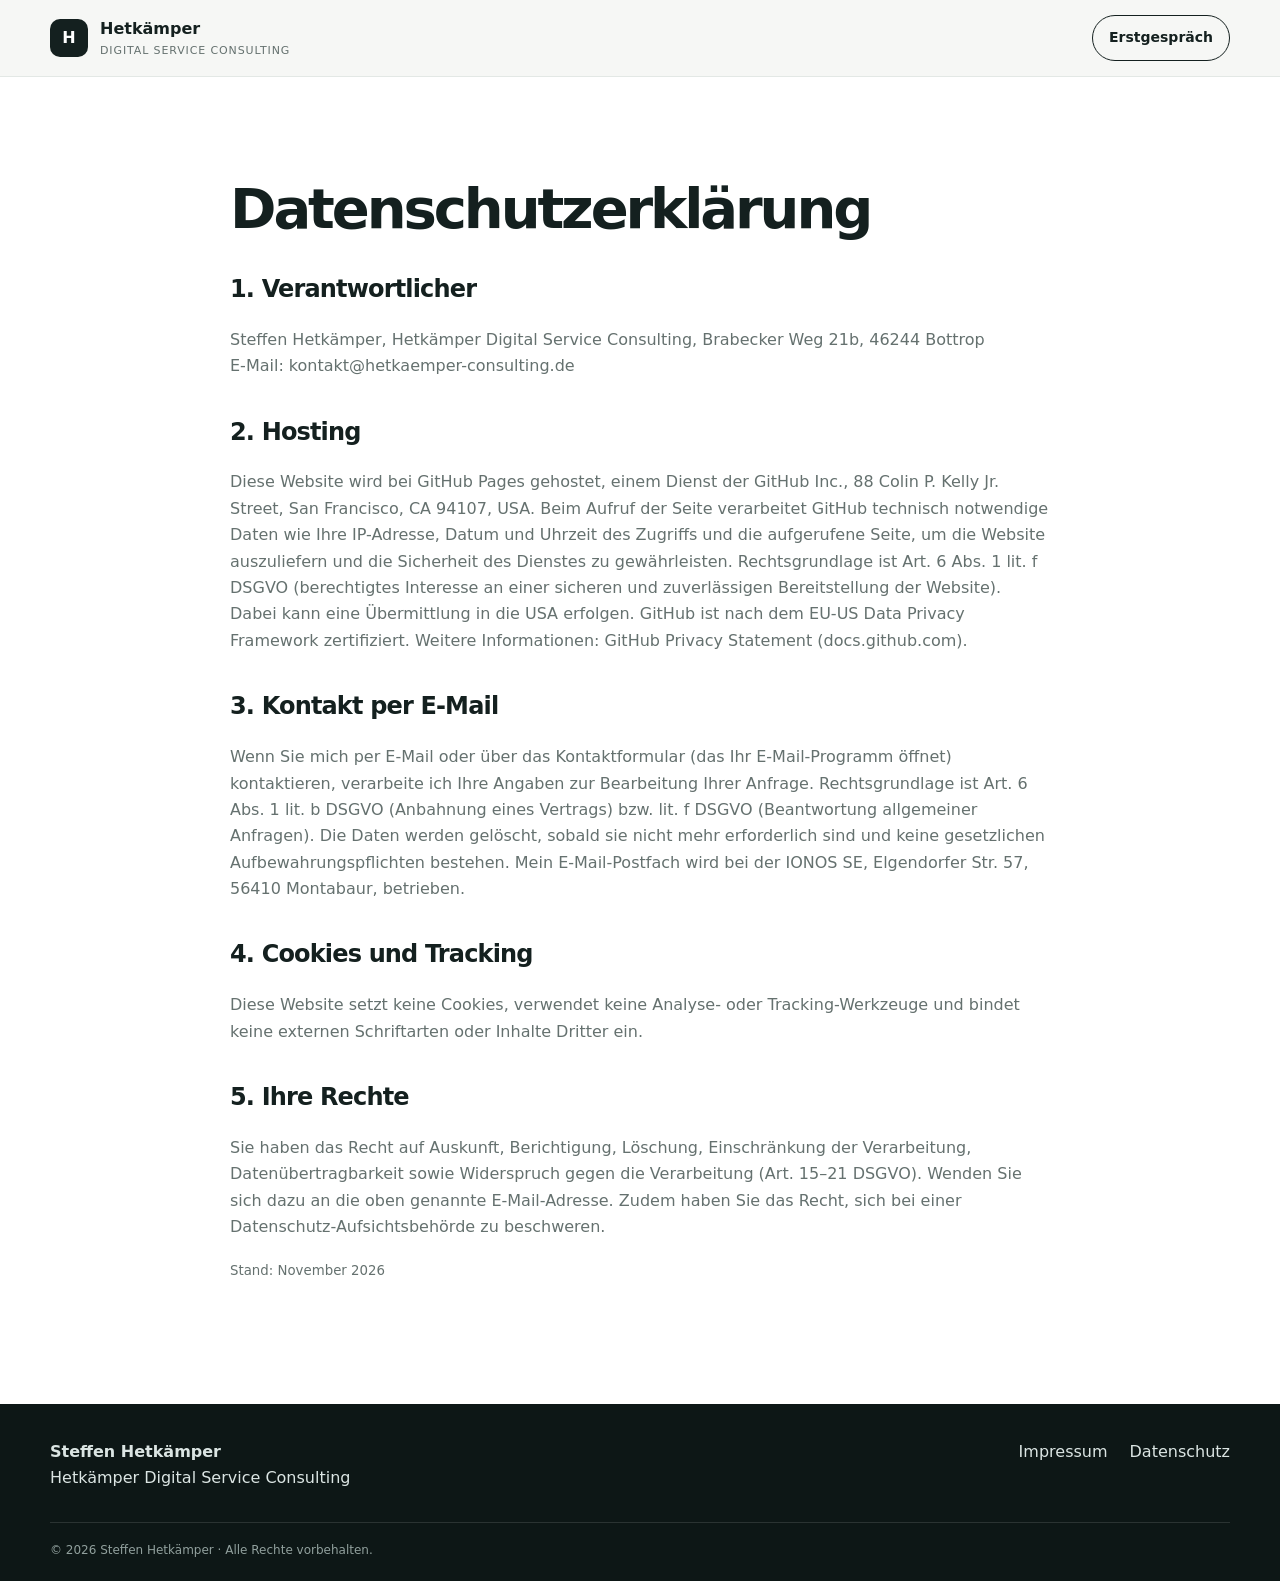
==== datenschutz.html @ c4fd87de "Create datenschutz.html" ====
<!doctype html>
<html lang="de">
<head>
  <meta charset="utf-8">
  <meta name="viewport" content="width=device-width, initial-scale=1">
  <meta name="robots" content="noindex">
  <title>Datenschutzerklärung | Hetkämper Digital Service Consulting</title>
  <link rel="stylesheet" href="style.css">
  <style>.legal{background:#fff}.legal .container{max-width:820px}.legal h2{font-size:24px;margin-top:40px}.legal p,.legal li{color:var(--muted)}</style>
</head>
<body>
<header class="site-header">
  <div class="container nav">
    <a class="brand" href="index.html" aria-label="Startseite">
      <span class="brand-mark">H</span>
      <span><strong>Hetkämper</strong><small>Digital Service Consulting</small></span>
    </a>
    <nav aria-label="Hauptnavigation"><a href="index.html#kontakt" class="nav-cta">Erstgespräch</a></nav>
  </div>
</header>
<main class="section legal"><div class="container">
<h1 style="font-size:clamp(36px,5vw,56px)">Datenschutzerklärung</h1>
<h2>1. Verantwortlicher</h2>
<p>Steffen Hetkämper, Hetkämper Digital Service Consulting, Brabecker Weg 21b, 46244 Bottrop<br>
E-Mail: <a href="mailto:kontakt@hetkaemper-consulting.de">kontakt@hetkaemper-consulting.de</a></p>
<h2>2. Hosting</h2>
<p>Diese Website wird bei GitHub Pages gehostet, einem Dienst der GitHub Inc., 88 Colin P. Kelly Jr. Street, San Francisco, CA 94107, USA. Beim Aufruf der Seite verarbeitet GitHub technisch notwendige Daten wie Ihre IP-Adresse, Datum und Uhrzeit des Zugriffs und die aufgerufene Seite, um die Website auszuliefern und die Sicherheit des Dienstes zu gewährleisten. Rechtsgrundlage ist Art. 6 Abs. 1 lit. f DSGVO (berechtigtes Interesse an einer sicheren und zuverlässigen Bereitstellung der Website). Dabei kann eine Übermittlung in die USA erfolgen. GitHub ist nach dem EU-US Data Privacy Framework zertifiziert. Weitere Informationen: GitHub Privacy Statement (docs.github.com).</p>
<h2>3. Kontakt per E-Mail</h2>
<p>Wenn Sie mich per E-Mail oder über das Kontaktformular (das Ihr E-Mail-Programm öffnet) kontaktieren, verarbeite ich Ihre Angaben zur Bearbeitung Ihrer Anfrage. Rechtsgrundlage ist Art. 6 Abs. 1 lit. b DSGVO (Anbahnung eines Vertrags) bzw. lit. f DSGVO (Beantwortung allgemeiner Anfragen). Die Daten werden gelöscht, sobald sie nicht mehr erforderlich sind und keine gesetzlichen Aufbewahrungspflichten bestehen. Mein E-Mail-Postfach wird bei der IONOS SE, Elgendorfer Str. 57, 56410 Montabaur, betrieben.</p>
<h2>4. Cookies und Tracking</h2>
<p>Diese Website setzt keine Cookies, verwendet keine Analyse- oder Tracking-Werkzeuge und bindet keine externen Schriftarten oder Inhalte Dritter ein.</p>
<h2>5. Ihre Rechte</h2>
<p>Sie haben das Recht auf Auskunft, Berichtigung, Löschung, Einschränkung der Verarbeitung, Datenübertragbarkeit sowie Widerspruch gegen die Verarbeitung (Art. 15–21 DSGVO). Wenden Sie sich dazu an die oben genannte E-Mail-Adresse. Zudem haben Sie das Recht, sich bei einer Datenschutz-Aufsichtsbehörde zu beschweren.</p>
<p><small>Stand: November 2026</small></p>
</div></main>
<footer class="footer">
  <div class="container footer-grid">
    <div><strong>Steffen Hetkämper</strong><br>Hetkämper Digital Service Consulting</div>
    <div><a href="impressum.html">Impressum</a><a href="datenschutz.html">Datenschutz</a></div>
  </div>
  <div class="container copyright">© 2026 Steffen Hetkämper · Alle Rechte vorbehalten.</div>
</footer>
</body>
</html>
---- style.css ----
:root{
  --bg:#f6f7f5; --surface:#fff; --ink:#14201f; --muted:#65716f;
  --accent:#0f5c57; --accent2:#dcebe8; --line:#dfe5e2; --max:1180px;
}
*{box-sizing:border-box} html{scroll-behavior:smooth}
body{margin:0;font-family:Inter,ui-sans-serif,system-ui,-apple-system,BlinkMacSystemFont,"Segoe UI",sans-serif;color:var(--ink);background:var(--bg);line-height:1.65}
a{color:inherit;text-decoration:none} .container{width:min(calc(100% - 40px),var(--max));margin:auto}
.site-header{position:sticky;top:0;z-index:10;background:rgba(246,247,245,.92);backdrop-filter:blur(14px);border-bottom:1px solid rgba(223,229,226,.8)}
.nav{height:76px;display:flex;align-items:center;justify-content:space-between;gap:24px}
.brand{display:flex;align-items:center;gap:12px}.brand-mark{display:grid;place-items:center;width:38px;height:38px;border-radius:10px;background:var(--ink);color:#fff;font-weight:800}.brand small{display:block;color:var(--muted);font-size:11px;letter-spacing:.08em;text-transform:uppercase}
nav{display:flex;align-items:center;gap:28px;font-size:14px;font-weight:650}nav a:hover{color:var(--accent)}.nav-cta{padding:10px 16px;border:1px solid var(--ink);border-radius:999px}
.hero{padding:92px 0 90px;background:radial-gradient(circle at 80% 20%,#e3efec 0,transparent 38%),var(--bg)}
.hero-grid{display:grid;grid-template-columns:1.25fr .75fr;gap:70px;align-items:center}
.eyebrow{margin:0 0 16px;color:var(--accent);font-size:12px;font-weight:800;letter-spacing:.15em}
h1{font-size:clamp(46px,7vw,82px);line-height:.98;letter-spacing:-.055em;margin:0 0 24px}h1 span{color:var(--accent)}
h2{font-size:clamp(32px,4vw,50px);line-height:1.08;letter-spacing:-.035em;margin:0 0 24px}h3{line-height:1.2}
.lead{font-size:24px;font-weight:750;margin:0 0 16px}.hero-copy,.copy p{font-size:17px;color:var(--muted);max-width:680px}
.actions{display:flex;gap:12px;flex-wrap:wrap;margin-top:30px}.button{display:inline-flex;align-items:center;justify-content:center;border:0;cursor:pointer;font:inherit;font-weight:750;padding:14px 20px;border-radius:999px}.primary{background:var(--ink);color:#fff}.primary:hover{background:var(--accent)}.secondary{border:1px solid var(--line);background:#fff}
.hero-card{background:var(--ink);color:#fff;border-radius:28px;padding:34px;box-shadow:0 24px 60px rgba(20,32,31,.15)}.card-kicker{font-size:11px;letter-spacing:.15em;color:#b7c8c5;font-weight:800}.hero-card h2{font-size:32px;margin-top:18px}.metric{border-top:1px solid rgba(255,255,255,.18);padding:16px 0;display:flex;align-items:baseline;gap:12px}.metric b{font-size:30px}.metric span{color:#c9d3d1}
.section{padding:105px 0}.intro{background:#fff}.two-col{display:grid;grid-template-columns:1fr 1fr;gap:80px}.copy{padding-top:4px}.copy p{margin-top:0;margin-bottom:20px}
.services{background:var(--bg)}.service-grid{display:grid;grid-template-columns:repeat(3,1fr);gap:16px;margin-top:42px}.service-card{background:#fff;border:1px solid var(--line);border-radius:22px;padding:28px;min-height:250px;transition:.2s}.service-card:hover{transform:translateY(-4px);box-shadow:0 18px 45px rgba(20,32,31,.08)}.service-card span{color:var(--accent);font-weight:800}.service-card h3{font-size:22px}.service-card p,.audience-grid p,.steps p{color:var(--muted)}
.about{background:var(--ink);color:#fff}.about .eyebrow{color:#9dd0c9}.about-panel{padding-right:20px}.quote{font-size:25px;line-height:1.35;color:#d5e2df;margin-top:35px}.checklist{list-style:none;padding:0;margin:0}.checklist li{padding:13px 0;border-bottom:1px solid rgba(255,255,255,.14);color:#dbe5e3}.checklist li:before{content:"✓";color:#9dd0c9;margin-right:12px;font-weight:800}
.audiences{background:#fff}.audience-grid{display:grid;grid-template-columns:repeat(4,1fr);gap:16px;margin-top:42px}.audience-grid>div{padding:26px;border-top:3px solid var(--accent);background:var(--bg)}
.process{background:var(--bg)}.steps{display:grid;grid-template-columns:repeat(4,1fr);gap:16px;margin-top:42px}.steps>div{padding:26px;background:#fff;border:1px solid var(--line);border-radius:18px}.steps b{font-size:30px;color:var(--accent)}
.contact{background:var(--accent2)}.contact-grid{display:grid;grid-template-columns:1fr 1fr;gap:80px}.contact-links{display:flex;flex-direction:column;gap:8px;margin-top:28px;font-weight:750}.contact-links a:hover{color:var(--accent)}
.contact-form{background:#fff;padding:30px;border-radius:24px;border:1px solid var(--line)}label{display:block;font-weight:700;font-size:14px;margin-bottom:16px}input,textarea{display:block;width:100%;margin-top:7px;border:1px solid var(--line);border-radius:10px;padding:13px;font:inherit;background:#fff}textarea{resize:vertical}.contact-form small{display:block;color:var(--muted);margin-top:14px}
.footer{background:#0d1716;color:#dbe5e3;padding:35px 0 20px}.footer-grid{display:flex;justify-content:space-between;gap:20px}.footer-grid div:last-child{display:flex;gap:22px}.footer a:hover{color:#fff}.copyright{margin-top:30px;padding-top:18px;border-top:1px solid rgba(255,255,255,.12);font-size:12px;color:#91a09d}
@media(max-width:900px){nav a:not(.nav-cta){display:none}.hero-grid,.two-col,.contact-grid{grid-template-columns:1fr;gap:42px}.service-grid{grid-template-columns:1fr 1fr}.audience-grid,.steps{grid-template-columns:1fr 1fr}}
@media(max-width:620px){.container{width:min(calc(100% - 28px),var(--max))}.nav{height:68px}.brand small{display:none}.hero{padding:64px 0}.section{padding:75px 0}.service-grid,.audience-grid,.steps{grid-template-columns:1fr}h1{font-size:52px}.footer-grid{flex-direction:column}.footer-grid div:last-child{flex-direction:column;gap:8px}}
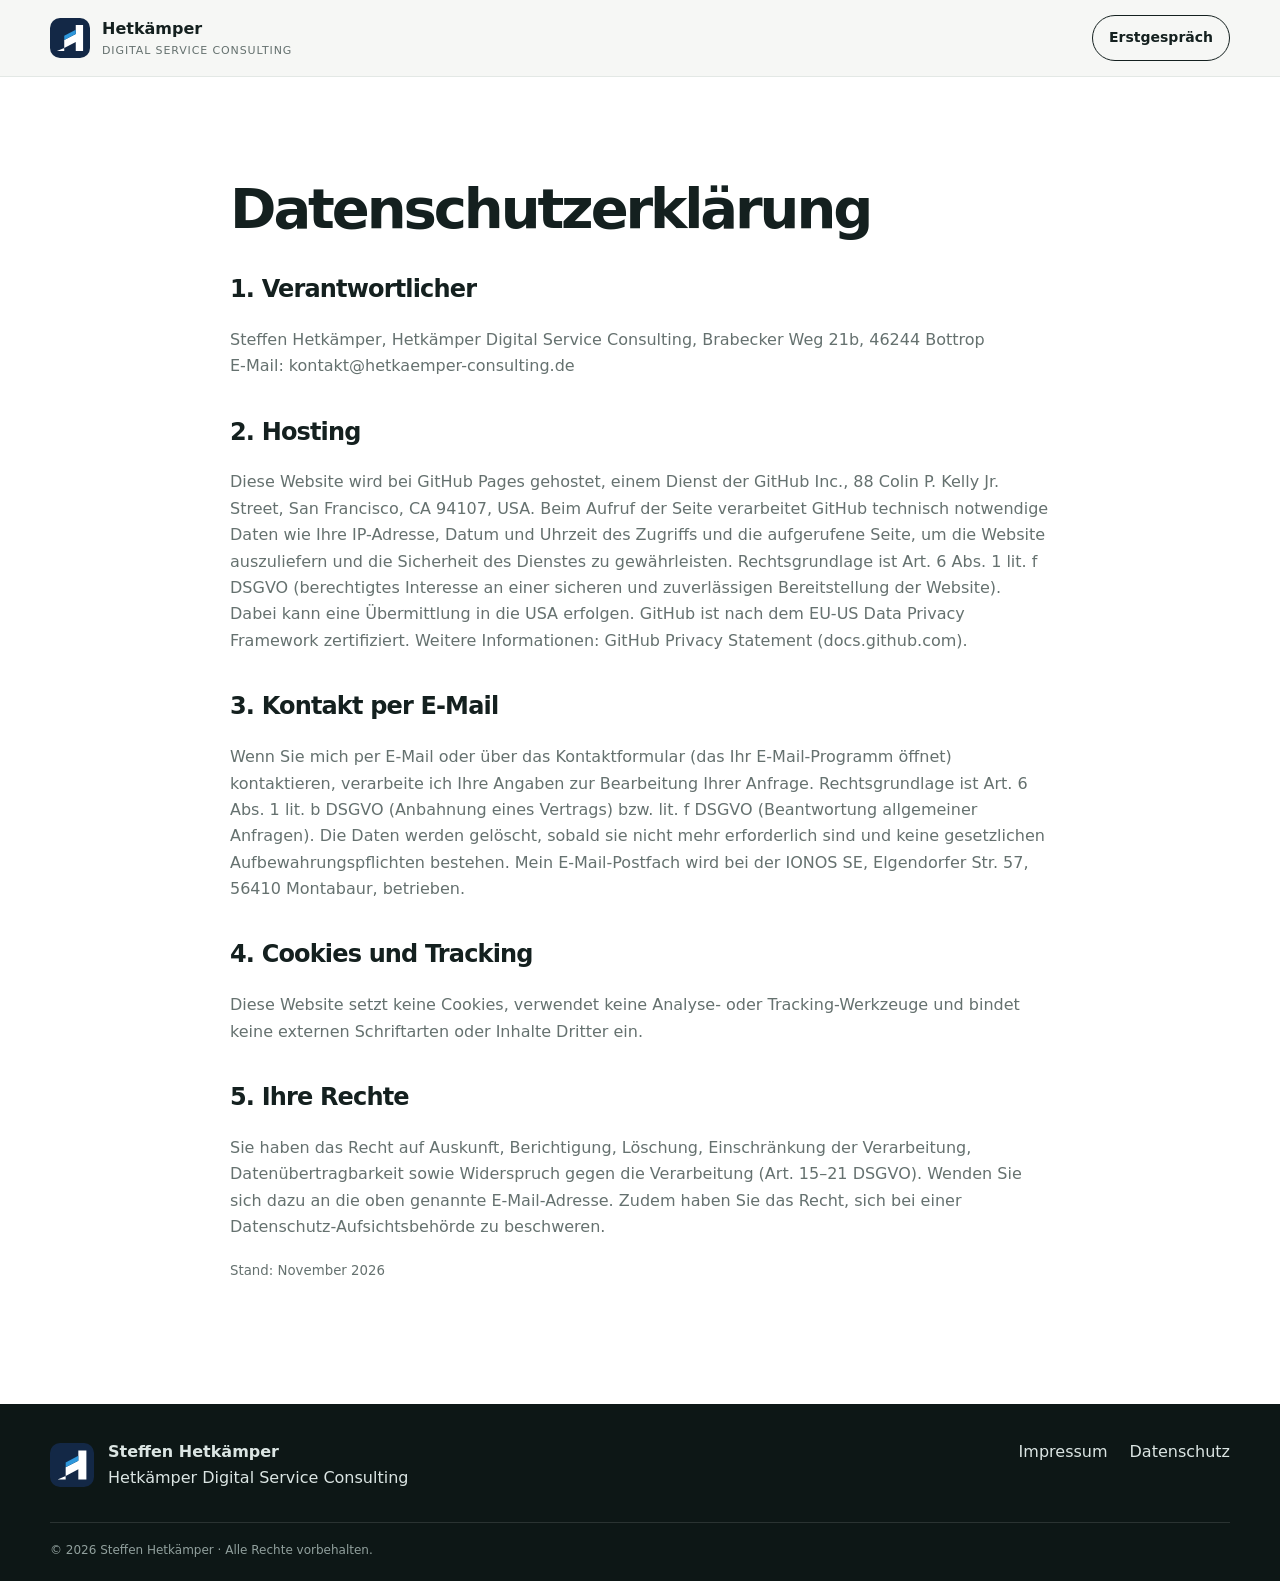
==== commit 32f41f3e: "Replace brand mark with logo image in header" ====
--- a/datenschutz.html
+++ b/datenschutz.html
@@ -5,6 +5,7 @@
   <meta name="viewport" content="width=device-width, initial-scale=1">
   <meta name="robots" content="noindex">
   <title>Datenschutzerklärung | Hetkämper Digital Service Consulting</title>
+  <link rel="icon" href="favicon.svg" type="image/svg+xml">
   <link rel="stylesheet" href="style.css">
   <style>.legal{background:#fff}.legal .container{max-width:820px}.legal h2{font-size:24px;margin-top:40px}.legal p,.legal li{color:var(--muted)}</style>
 </head>
@@ -12,7 +13,7 @@
 <header class="site-header">
   <div class="container nav">
     <a class="brand" href="index.html" aria-label="Startseite">
-      <span class="brand-mark">H</span>
+      <img class="brand-logo" src="logo.svg" alt="" width="40" height="40">
       <span><strong>Hetkämper</strong><small>Digital Service Consulting</small></span>
     </a>
     <nav aria-label="Hauptnavigation"><a href="index.html#kontakt" class="nav-cta">Erstgespräch</a></nav>
@@ -35,7 +36,7 @@
 </div></main>
 <footer class="footer">
   <div class="container footer-grid">
-    <div><strong>Steffen Hetkämper</strong><br>Hetkämper Digital Service Consulting</div>
+    <div class="footer-brand"><img src="logo.svg" alt="" width="44" height="44"><div><strong>Steffen Hetkämper</strong><br>Hetkämper Digital Service Consulting</div></div>
     <div><a href="impressum.html">Impressum</a><a href="datenschutz.html">Datenschutz</a></div>
   </div>
   <div class="container copyright">© 2026 Steffen Hetkämper · Alle Rechte vorbehalten.</div>
--- a/style.css
+++ b/style.css
@@ -19,11 +19,22 @@
 .hero-card{background:var(--ink);color:#fff;border-radius:28px;padding:34px;box-shadow:0 24px 60px rgba(20,32,31,.15)}.card-kicker{font-size:11px;letter-spacing:.15em;color:#b7c8c5;font-weight:800}.hero-card h2{font-size:32px;margin-top:18px}.metric{border-top:1px solid rgba(255,255,255,.18);padding:16px 0;display:flex;align-items:baseline;gap:12px}.metric b{font-size:30px}.metric span{color:#c9d3d1}
 .section{padding:105px 0}.intro{background:#fff}.two-col{display:grid;grid-template-columns:1fr 1fr;gap:80px}.copy{padding-top:4px}.copy p{margin-top:0;margin-bottom:20px}
 .services{background:var(--bg)}.service-grid{display:grid;grid-template-columns:repeat(3,1fr);gap:16px;margin-top:42px}.service-card{background:#fff;border:1px solid var(--line);border-radius:22px;padding:28px;min-height:250px;transition:.2s}.service-card:hover{transform:translateY(-4px);box-shadow:0 18px 45px rgba(20,32,31,.08)}.service-card span{color:var(--accent);font-weight:800}.service-card h3{font-size:22px}.service-card p,.audience-grid p,.steps p{color:var(--muted)}
-.about{background:var(--ink);color:#fff}.about .eyebrow{color:#9dd0c9}.about-panel{padding-right:20px}.quote{font-size:25px;line-height:1.35;color:#d5e2df;margin-top:35px}.checklist{list-style:none;padding:0;margin:0}.checklist li{padding:13px 0;border-bottom:1px solid rgba(255,255,255,.14);color:#dbe5e3}.checklist li:before{content:"✓";color:#9dd0c9;margin-right:12px;font-weight:800}
+.about{background:var(--ink);color:#fff}.about .eyebrow{color:#9dd0c9}.about-panel{padding-right:20px}.quote{font-size:25px;line-height:1.35;color:#d5e2df;margin-top:35px}.about-photo{display:block;width:100%;max-width:420px;height:auto;margin-top:36px;border-radius:24px;box-shadow:0 24px 60px rgba(0,0,0,.35)}.checklist{list-style:none;padding:0;margin:0}.checklist li{padding:13px 0;border-bottom:1px solid rgba(255,255,255,.14);color:#dbe5e3}.checklist li:before{content:"✓";color:#9dd0c9;margin-right:12px;font-weight:800}
 .audiences{background:#fff}.audience-grid{display:grid;grid-template-columns:repeat(4,1fr);gap:16px;margin-top:42px}.audience-grid>div{padding:26px;border-top:3px solid var(--accent);background:var(--bg)}
 .process{background:var(--bg)}.steps{display:grid;grid-template-columns:repeat(4,1fr);gap:16px;margin-top:42px}.steps>div{padding:26px;background:#fff;border:1px solid var(--line);border-radius:18px}.steps b{font-size:30px;color:var(--accent)}
 .contact{background:var(--accent2)}.contact-grid{display:grid;grid-template-columns:1fr 1fr;gap:80px}.contact-links{display:flex;flex-direction:column;gap:8px;margin-top:28px;font-weight:750}.contact-links a:hover{color:var(--accent)}
 .contact-form{background:#fff;padding:30px;border-radius:24px;border:1px solid var(--line)}label{display:block;font-weight:700;font-size:14px;margin-bottom:16px}input,textarea{display:block;width:100%;margin-top:7px;border:1px solid var(--line);border-radius:10px;padding:13px;font:inherit;background:#fff}textarea{resize:vertical}.contact-form small{display:block;color:var(--muted);margin-top:14px}
-.footer{background:#0d1716;color:#dbe5e3;padding:35px 0 20px}.footer-grid{display:flex;justify-content:space-between;gap:20px}.footer-grid div:last-child{display:flex;gap:22px}.footer a:hover{color:#fff}.copyright{margin-top:30px;padding-top:18px;border-top:1px solid rgba(255,255,255,.12);font-size:12px;color:#91a09d}
+.footer{background:#0d1716;color:#dbe5e3;padding:35px 0 20px}.footer-grid{display:flex;justify-content:space-between;gap:20px}.footer-grid>div:last-child{display:flex;gap:22px}.footer a:hover{color:#fff}.copyright{margin-top:30px;padding-top:18px;border-top:1px solid rgba(255,255,255,.12);font-size:12px;color:#91a09d}
 @media(max-width:900px){nav a:not(.nav-cta){display:none}.hero-grid,.two-col,.contact-grid{grid-template-columns:1fr;gap:42px}.service-grid{grid-template-columns:1fr 1fr}.audience-grid,.steps{grid-template-columns:1fr 1fr}}
-@media(max-width:620px){.container{width:min(calc(100% - 28px),var(--max))}.nav{height:68px}.brand small{display:none}.hero{padding:64px 0}.section{padding:75px 0}.service-grid,.audience-grid,.steps{grid-template-columns:1fr}h1{font-size:52px}.footer-grid{flex-direction:column}.footer-grid div:last-child{flex-direction:column;gap:8px}}
+@media(max-width:620px){.container{width:min(calc(100% - 28px),var(--max))}.nav{height:68px}.brand small{display:none}.hero{padding:64px 0}.section{padding:75px 0}.service-grid,.audience-grid,.steps{grid-template-columns:1fr}h1{font-size:52px}.footer-grid{flex-direction:column}.footer-grid>div:last-child{flex-direction:column;gap:8px}}
+
+/* Logo, Leistungsbilder, QR-Code */
+.brand-logo{display:block;width:40px;height:40px;border-radius:10px}
+.footer-brand{display:flex;align-items:center;gap:14px}.footer-brand img{border-radius:10px;flex:none}
+.service-card{display:flex;flex-direction:column;padding:0 0 26px;overflow:hidden}
+.service-card img{display:block;width:100%;height:auto;aspect-ratio:3/2;object-fit:cover;margin-bottom:22px;background:var(--accent2)}
+.service-card span,.service-card h3,.service-card p{padding:0 26px}
+.service-card h3{margin:6px 0 10px}.service-card p{margin:0}
+.qr-box{display:flex;align-items:center;gap:18px;margin-top:34px;padding:16px;background:#fff;border:1px solid var(--line);border-radius:18px;max-width:420px}
+.qr-box img{width:112px;height:112px;flex:none}
+.qr-box p{margin:0;font-size:14px;color:var(--muted);line-height:1.5}.qr-box strong{color:var(--ink)}
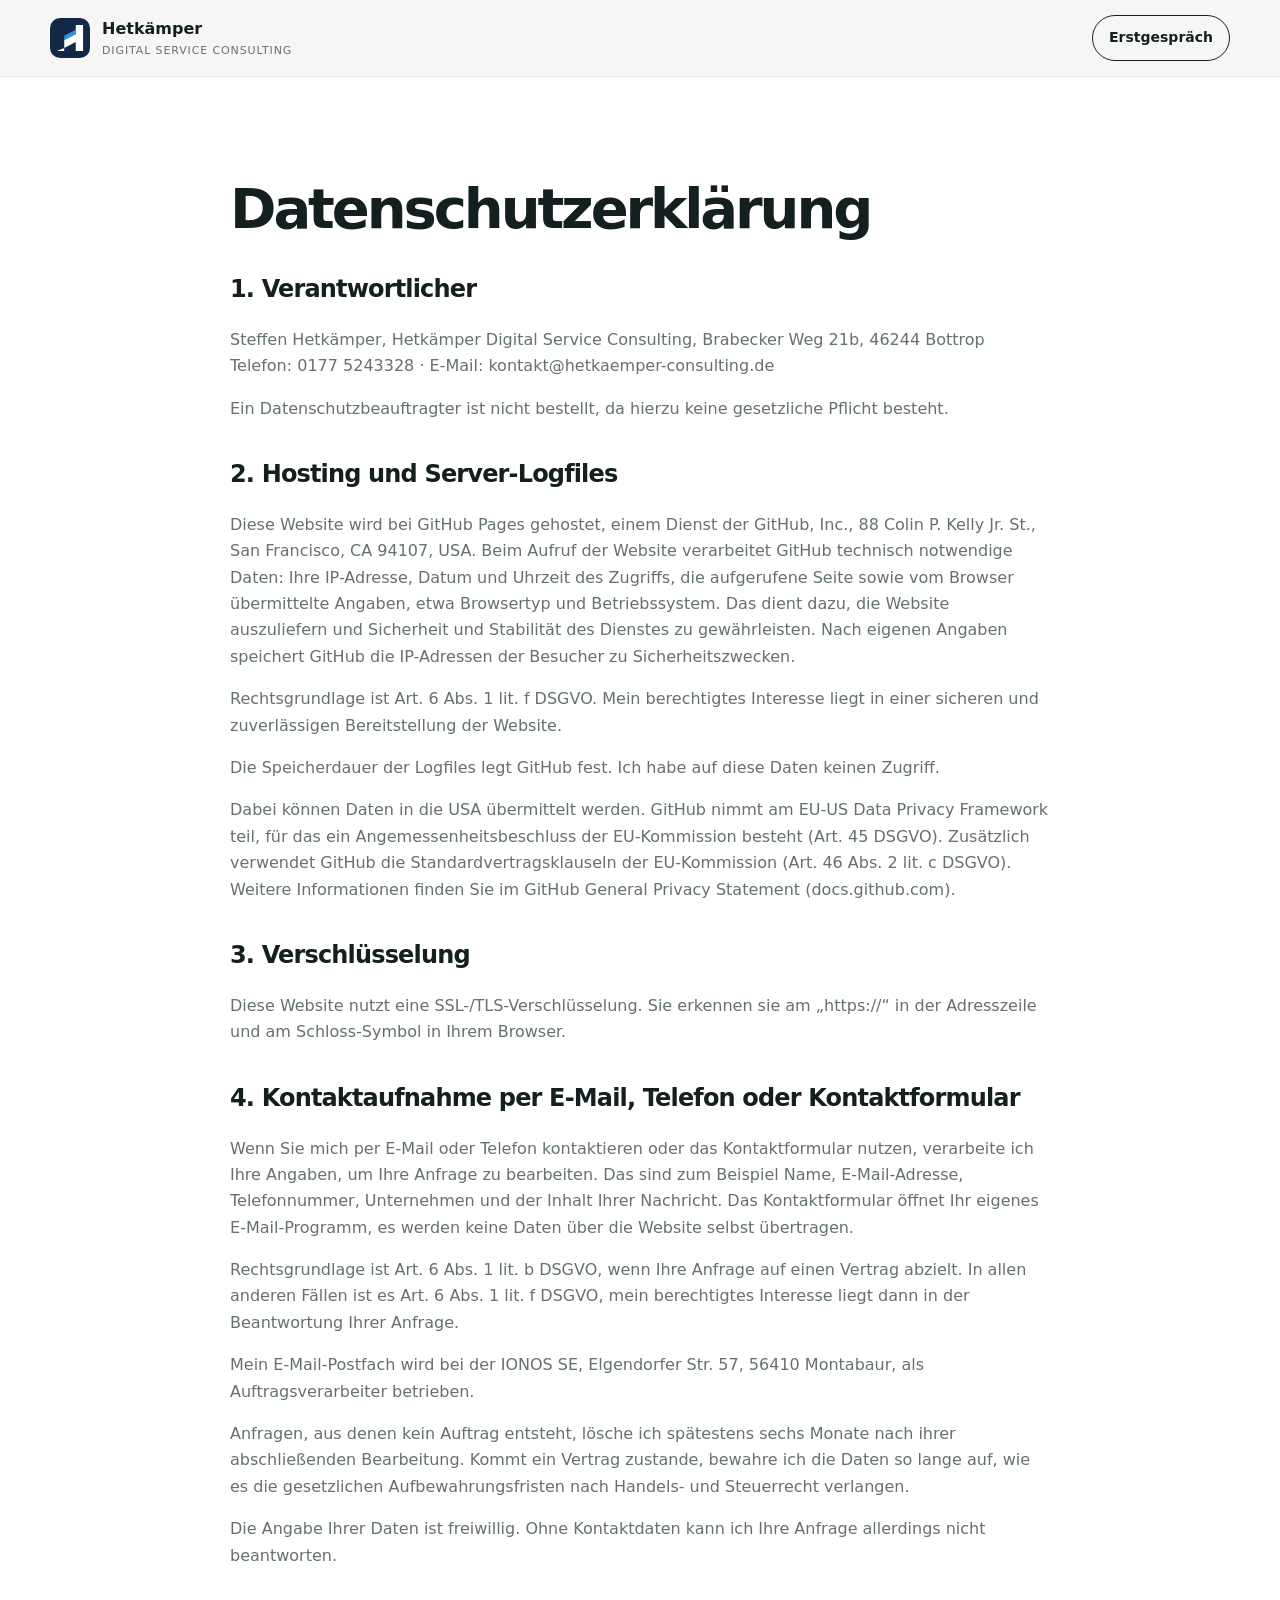
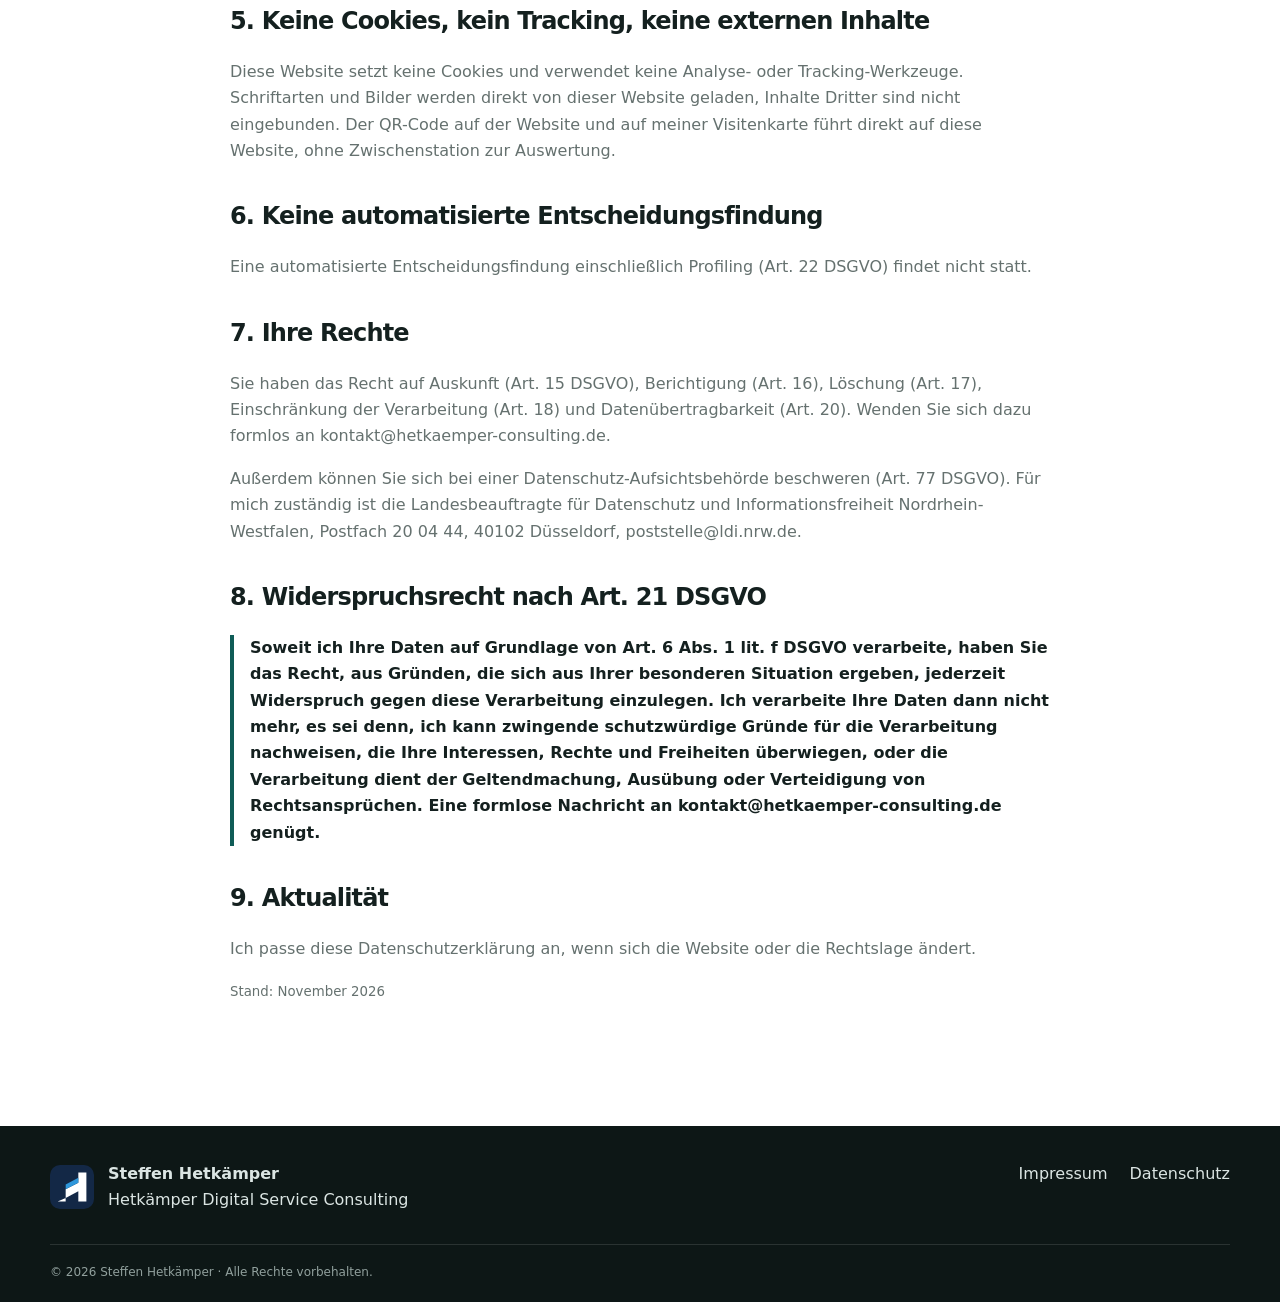
==== commit c6b180e0: "Update datenschutz.html" ====
--- a/datenschutz.html
+++ b/datenschutz.html
@@ -23,15 +23,32 @@
 <h1 style="font-size:clamp(36px,5vw,56px)">Datenschutzerklärung</h1>
 <h2>1. Verantwortlicher</h2>
 <p>Steffen Hetkämper, Hetkämper Digital Service Consulting, Brabecker Weg 21b, 46244 Bottrop<br>
-E-Mail: <a href="mailto:kontakt@hetkaemper-consulting.de">kontakt@hetkaemper-consulting.de</a></p>
-<h2>2. Hosting</h2>
-<p>Diese Website wird bei GitHub Pages gehostet, einem Dienst der GitHub Inc., 88 Colin P. Kelly Jr. Street, San Francisco, CA 94107, USA. Beim Aufruf der Seite verarbeitet GitHub technisch notwendige Daten wie Ihre IP-Adresse, Datum und Uhrzeit des Zugriffs und die aufgerufene Seite, um die Website auszuliefern und die Sicherheit des Dienstes zu gewährleisten. Rechtsgrundlage ist Art. 6 Abs. 1 lit. f DSGVO (berechtigtes Interesse an einer sicheren und zuverlässigen Bereitstellung der Website). Dabei kann eine Übermittlung in die USA erfolgen. GitHub ist nach dem EU-US Data Privacy Framework zertifiziert. Weitere Informationen: GitHub Privacy Statement (docs.github.com).</p>
-<h2>3. Kontakt per E-Mail</h2>
-<p>Wenn Sie mich per E-Mail oder über das Kontaktformular (das Ihr E-Mail-Programm öffnet) kontaktieren, verarbeite ich Ihre Angaben zur Bearbeitung Ihrer Anfrage. Rechtsgrundlage ist Art. 6 Abs. 1 lit. b DSGVO (Anbahnung eines Vertrags) bzw. lit. f DSGVO (Beantwortung allgemeiner Anfragen). Die Daten werden gelöscht, sobald sie nicht mehr erforderlich sind und keine gesetzlichen Aufbewahrungspflichten bestehen. Mein E-Mail-Postfach wird bei der IONOS SE, Elgendorfer Str. 57, 56410 Montabaur, betrieben.</p>
-<h2>4. Cookies und Tracking</h2>
-<p>Diese Website setzt keine Cookies, verwendet keine Analyse- oder Tracking-Werkzeuge und bindet keine externen Schriftarten oder Inhalte Dritter ein.</p>
-<h2>5. Ihre Rechte</h2>
-<p>Sie haben das Recht auf Auskunft, Berichtigung, Löschung, Einschränkung der Verarbeitung, Datenübertragbarkeit sowie Widerspruch gegen die Verarbeitung (Art. 15–21 DSGVO). Wenden Sie sich dazu an die oben genannte E-Mail-Adresse. Zudem haben Sie das Recht, sich bei einer Datenschutz-Aufsichtsbehörde zu beschweren.</p>
+Telefon: <a href="tel:+491775243328">0177 5243328</a> · E-Mail: <a href="mailto:kontakt@hetkaemper-consulting.de">kontakt@hetkaemper-consulting.de</a></p>
+<p>Ein Datenschutzbeauftragter ist nicht bestellt, da hierzu keine gesetzliche Pflicht besteht.</p>
+<h2>2. Hosting und Server-Logfiles</h2>
+<p>Diese Website wird bei GitHub Pages gehostet, einem Dienst der GitHub, Inc., 88 Colin P. Kelly Jr. St., San Francisco, CA 94107, USA. Beim Aufruf der Website verarbeitet GitHub technisch notwendige Daten: Ihre IP-Adresse, Datum und Uhrzeit des Zugriffs, die aufgerufene Seite sowie vom Browser übermittelte Angaben, etwa Browsertyp und Betriebssystem. Das dient dazu, die Website auszuliefern und Sicherheit und Stabilität des Dienstes zu gewährleisten. Nach eigenen Angaben speichert GitHub die IP-Adressen der Besucher zu Sicherheitszwecken.</p>
+<p>Rechtsgrundlage ist Art. 6 Abs. 1 lit. f DSGVO. Mein berechtigtes Interesse liegt in einer sicheren und zuverlässigen Bereitstellung der Website.</p>
+<p>Die Speicherdauer der Logfiles legt GitHub fest. Ich habe auf diese Daten keinen Zugriff.</p>
+<p>Dabei können Daten in die USA übermittelt werden. GitHub nimmt am EU-US Data Privacy Framework teil, für das ein Angemessenheitsbeschluss der EU-Kommission besteht (Art. 45 DSGVO). Zusätzlich verwendet GitHub die Standardvertragsklauseln der EU-Kommission (Art. 46 Abs. 2 lit. c DSGVO). Weitere Informationen finden Sie im GitHub General Privacy Statement (docs.github.com).</p>
+<h2>3. Verschlüsselung</h2>
+<p>Diese Website nutzt eine SSL-/TLS-Verschlüsselung. Sie erkennen sie am „https://“ in der Adresszeile und am Schloss-Symbol in Ihrem Browser.</p>
+<h2>4. Kontaktaufnahme per E-Mail, Telefon oder Kontaktformular</h2>
+<p>Wenn Sie mich per E-Mail oder Telefon kontaktieren oder das Kontaktformular nutzen, verarbeite ich Ihre Angaben, um Ihre Anfrage zu bearbeiten. Das sind zum Beispiel Name, E-Mail-Adresse, Telefonnummer, Unternehmen und der Inhalt Ihrer Nachricht. Das Kontaktformular öffnet Ihr eigenes E-Mail-Programm, es werden keine Daten über die Website selbst übertragen.</p>
+<p>Rechtsgrundlage ist Art. 6 Abs. 1 lit. b DSGVO, wenn Ihre Anfrage auf einen Vertrag abzielt. In allen anderen Fällen ist es Art. 6 Abs. 1 lit. f DSGVO, mein berechtigtes Interesse liegt dann in der Beantwortung Ihrer Anfrage.</p>
+<p>Mein E-Mail-Postfach wird bei der IONOS SE, Elgendorfer Str. 57, 56410 Montabaur, als Auftragsverarbeiter betrieben.</p>
+<p>Anfragen, aus denen kein Auftrag entsteht, lösche ich spätestens sechs Monate nach ihrer abschließenden Bearbeitung. Kommt ein Vertrag zustande, bewahre ich die Daten so lange auf, wie es die gesetzlichen Aufbewahrungsfristen nach Handels- und Steuerrecht verlangen.</p>
+<p>Die Angabe Ihrer Daten ist freiwillig. Ohne Kontaktdaten kann ich Ihre Anfrage allerdings nicht beantworten.</p>
+<h2>5. Keine Cookies, kein Tracking, keine externen Inhalte</h2>
+<p>Diese Website setzt keine Cookies und verwendet keine Analyse- oder Tracking-Werkzeuge. Schriftarten und Bilder werden direkt von dieser Website geladen, Inhalte Dritter sind nicht eingebunden. Der QR-Code auf der Website und auf meiner Visitenkarte führt direkt auf diese Website, ohne Zwischenstation zur Auswertung.</p>
+<h2>6. Keine automatisierte Entscheidungsfindung</h2>
+<p>Eine automatisierte Entscheidungsfindung einschließlich Profiling (Art. 22 DSGVO) findet nicht statt.</p>
+<h2>7. Ihre Rechte</h2>
+<p>Sie haben das Recht auf Auskunft (Art. 15 DSGVO), Berichtigung (Art. 16), Löschung (Art. 17), Einschränkung der Verarbeitung (Art. 18) und Datenübertragbarkeit (Art. 20). Wenden Sie sich dazu formlos an <a href="mailto:kontakt@hetkaemper-consulting.de">kontakt@hetkaemper-consulting.de</a>.</p>
+<p>Außerdem können Sie sich bei einer Datenschutz-Aufsichtsbehörde beschweren (Art. 77 DSGVO). Für mich zuständig ist die Landesbeauftragte für Datenschutz und Informationsfreiheit Nordrhein-Westfalen, Postfach 20 04 44, 40102 Düsseldorf, <a href="mailto:poststelle@ldi.nrw.de">poststelle@ldi.nrw.de</a>.</p>
+<h2>8. Widerspruchsrecht nach Art. 21 DSGVO</h2>
+<p style="color:var(--ink);font-weight:700;border-left:4px solid var(--accent);padding-left:16px">Soweit ich Ihre Daten auf Grundlage von Art. 6 Abs. 1 lit. f DSGVO verarbeite, haben Sie das Recht, aus Gründen, die sich aus Ihrer besonderen Situation ergeben, jederzeit Widerspruch gegen diese Verarbeitung einzulegen. Ich verarbeite Ihre Daten dann nicht mehr, es sei denn, ich kann zwingende schutzwürdige Gründe für die Verarbeitung nachweisen, die Ihre Interessen, Rechte und Freiheiten überwiegen, oder die Verarbeitung dient der Geltendmachung, Ausübung oder Verteidigung von Rechtsansprüchen. Eine formlose Nachricht an <a href="mailto:kontakt@hetkaemper-consulting.de">kontakt@hetkaemper-consulting.de</a> genügt.</p>
+<h2>9. Aktualität</h2>
+<p>Ich passe diese Datenschutzerklärung an, wenn sich die Website oder die Rechtslage ändert.</p>
 <p><small>Stand: November 2026</small></p>
 </div></main>
 <footer class="footer">
